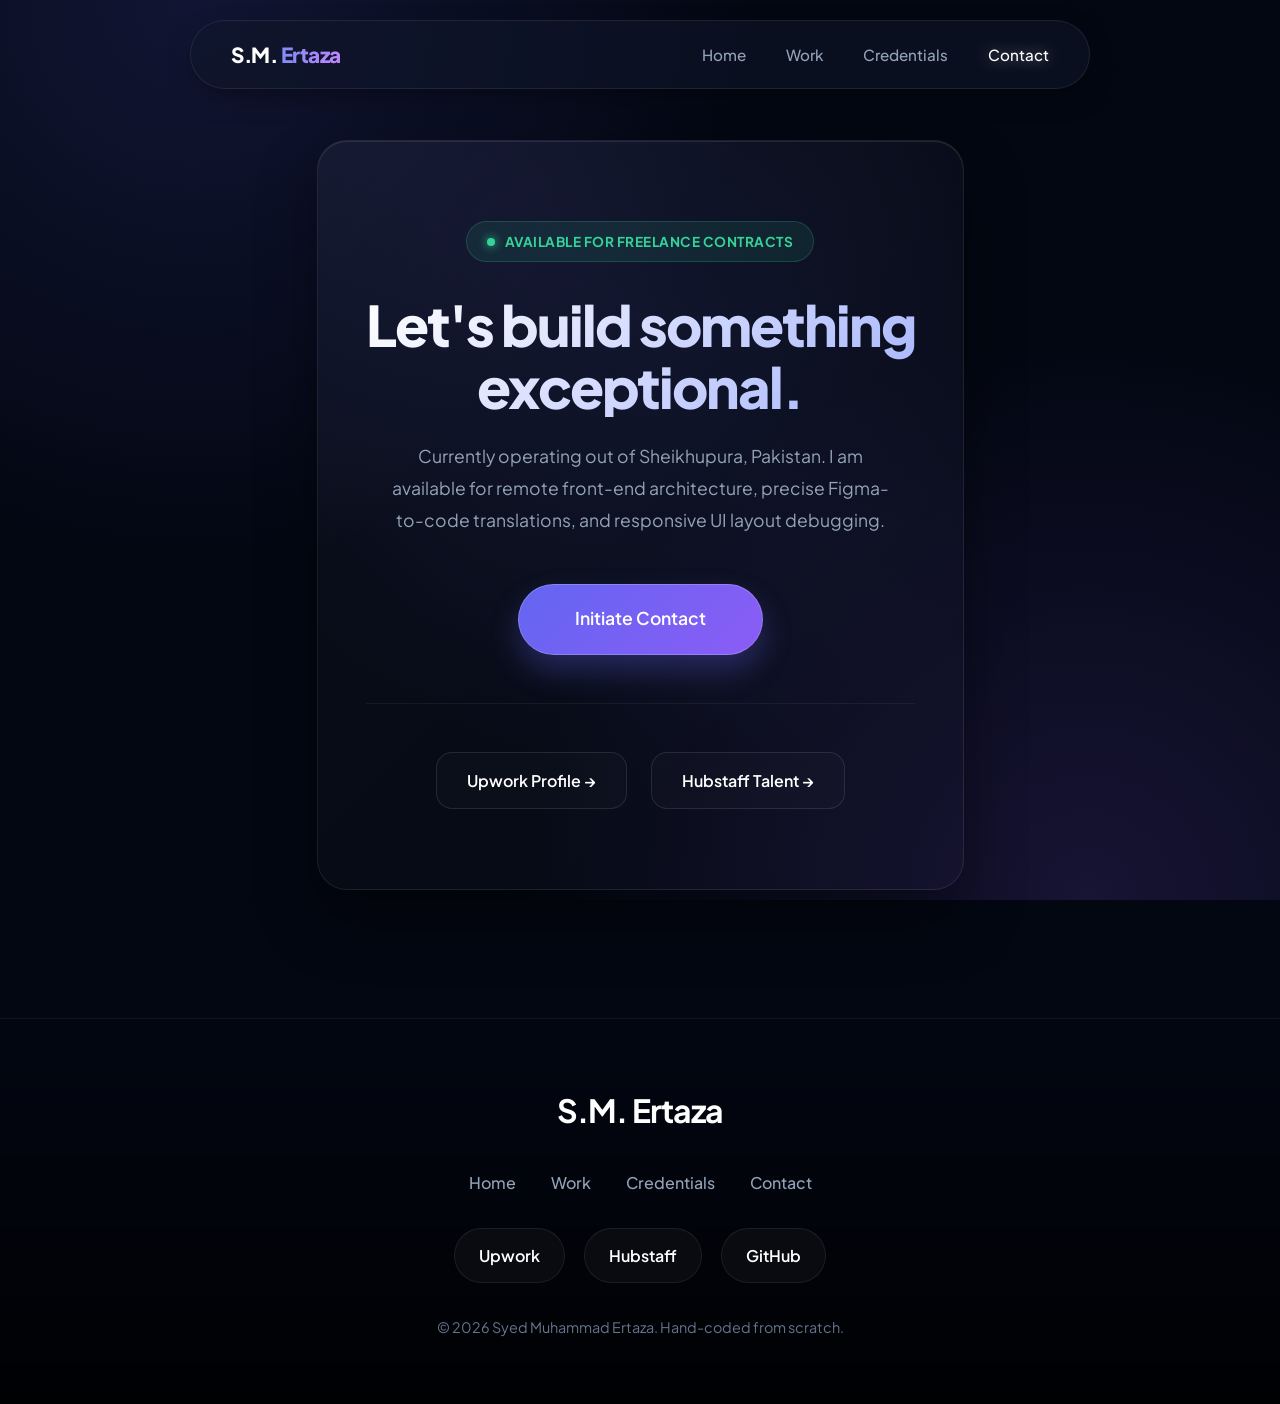
==== contact.html @ 41e31eff "Add files via upload" ====
<!DOCTYPE html>
<html lang="en">
<head>
    <meta charset="UTF-8">
    <meta name="viewport" content="width=device-width, initial-scale=1.0">
    <title>Contact | S.M. Ertaza</title>
    <link rel="stylesheet" href="style.css">
</head>
<body>

    <nav>
        <div class="nav-container">
            <a href="index.html" class="logo">S.M. <span>Ertaza</span></a>
            <div class="nav-links">
                <a href="index.html">Home</a>
                <a href="portfolio.html">Work</a>
                <a href="credentials.html">Credentials</a>
                <a href="contact.html" class="active">Contact</a>
            </div>
        </div>
    </nav>

    <main class="container reveal">
        
        <div class="contact-glass-panel">
            
            <div class="status-badge">
                <div class="status-dot"></div>
                Available for Freelance Contracts
            </div>

            <h1 style="font-size: 3.5rem; margin-bottom: 1.5rem;">Let's build something <br> exceptional.</h1>
            
            <p style="max-width: 500px; margin: 0 auto 3rem auto; font-size: 1.1rem; line-height: 1.8;">
                Currently operating out of Sheikhupura, Pakistan. I am available for remote front-end architecture, precise Figma-to-code translations, and responsive UI layout debugging.
            </p>

            <!-- Replace the email address here when you are ready -->
            <a href="mailto:your.email@example.com" class="btn" style="font-size: 1.1rem; padding: 1.2rem 3.5rem; box-shadow: 0 15px 30px rgba(99, 102, 241, 0.3);">
                Initiate Contact
            </a>

            <div class="platform-links">
                <a href="https://www.upwork.com/freelancers/~01eef1f01ace77c496?mp_source=share" target="_blank" class="platform-pill">
                    Upwork Profile &rarr;
                </a>
                
                <a href="https://hubstafftalent.net/profiles/syed-muhammad-ertaza" target="_blank" class="platform-pill">
                    Hubstaff Talent &rarr;
                </a>
            </div>

        </div>

    </main>

    <footer style="margin-top: 4rem;">
        <div class="footer-content">
            <h2 style="font-size: 2rem; margin: 0;">S.M. <span>Ertaza</span></h2>
            <div class="footer-nav">
                <a href="index.html">Home</a>
                <a href="portfolio.html">Work</a>
                <a href="credentials.html">Credentials</a>
                <a href="contact.html">Contact</a>
            </div>
            
            <div class="social-links">
                <a href="https://www.upwork.com/freelancers/~01eef1f01ace77c496?mp_source=share" target="_blank">Upwork</a>
                <a href="https://hubstafftalent.net/profiles/syed-muhammad-ertaza" target="_blank">Hubstaff</a>
                <a href="https://github.com/black-hat-exe" target="_blank">GitHub</a>
            </div>
            
            <p style="font-size: 0.9rem; color: #64748b; margin: 0;">© 2026 Syed Muhammad Ertaza. Hand-coded from scratch.</p>
        </div>
    </footer>

    <script src="script.js"></script>
</body>
</html>
---- style.css ----
@import url('https://fonts.googleapis.com/css2?family=Plus+Jakarta+Sans:wght@300;400;500;700;800&display=swap');

:root {
    --bg-base: #030712;
    --surface: rgba(255, 255, 255, 0.03);
    --surface-hover: rgba(255, 255, 255, 0.08);
    --border: rgba(255, 255, 255, 0.08);
    --border-highlight: rgba(99, 102, 241, 0.4);
    --text-primary: #ffffff;
    --text-secondary: #94a3b8;
    --accent: #6366f1;
    --accent-glow: #8b5cf6;
    --radius: 20px;
}

* { margin: 0; padding: 0; box-sizing: border-box; font-family: 'Plus Jakarta Sans', sans-serif; }

body {
    background-color: var(--bg-base);
    background-image: 
        radial-gradient(circle at 15% 0%, rgba(99, 102, 241, 0.15) 0%, transparent 40%),
        radial-gradient(circle at 85% 100%, rgba(139, 92, 246, 0.15) 0%, transparent 40%);
    background-attachment: fixed;
    color: var(--text-primary);
    line-height: 1.7;
    overflow-x: hidden;
    opacity: 0;
    animation: fadeInPage 0.8s ease forwards;
    display: flex;
    flex-direction: column;
    min-height: 100vh;
}

@keyframes fadeInPage { to { opacity: 1; } }

/* --- Navigation --- */
nav {
    position: fixed;
    top: 20px; left: 50%; transform: translateX(-50%);
    width: 90%; max-width: 900px;
    background: rgba(15, 23, 42, 0.6);
    backdrop-filter: blur(20px); -webkit-backdrop-filter: blur(20px);
    border: 1px solid var(--border);
    border-radius: 50px;
    z-index: 1000;
    box-shadow: 0 10px 30px -10px rgba(0, 0, 0, 0.5);
}

.nav-container { padding: 1rem 2.5rem; display: flex; justify-content: space-between; align-items: center; }
.logo { font-size: 1.3rem; font-weight: 800; color: var(--text-primary); text-decoration: none; letter-spacing: -0.5px; }
.logo span { background: linear-gradient(to right, #818cf8, #c084fc); -webkit-background-clip: text; -webkit-text-fill-color: transparent; }
.nav-links { display: flex; gap: 2.5rem; }
.nav-links a { color: var(--text-secondary); text-decoration: none; font-weight: 500; font-size: 0.95rem; transition: all 0.3s ease; }
.nav-links a:hover, .nav-links a.active { color: var(--text-primary); text-shadow: 0 0 15px rgba(255,255,255,0.5); }

/* --- Layout --- */
main { flex: 1; }
.container { max-width: 1200px; margin: 0 auto; padding: 140px 2rem 4rem 2rem; }
.section-padding { padding: 4rem 0; }

h1 { font-size: 4.5rem; line-height: 1.1; margin-bottom: 1.5rem; font-weight: 800; letter-spacing: -2px; background: linear-gradient(135deg, #ffffff 0%, #a5b4fc 100%); -webkit-background-clip: text; -webkit-text-fill-color: transparent; }
h2 { font-size: 2.8rem; margin-bottom: 1.5rem; font-weight: 700; letter-spacing: -1px; }
h3 { font-size: 1.5rem; margin-bottom: 0.5rem; font-weight: 700; letter-spacing: -0.5px; }
p { color: var(--text-secondary); font-size: 1.15rem; margin-bottom: 1.5rem; font-weight: 400; }

/* --- Buttons --- */
.btn { display: inline-block; padding: 1rem 2.5rem; background: linear-gradient(135deg, #6366f1, #8b5cf6); color: #ffffff; text-decoration: none; font-weight: 600; border-radius: 50px; transition: all 0.4s ease; border: 1px solid rgba(255,255,255,0.2); box-shadow: 0 0 20px rgba(99, 102, 241, 0.4); }
.btn:hover { transform: translateY(-3px); box-shadow: 0 10px 30px rgba(139, 92, 246, 0.6); }
.btn-secondary { background: rgba(255, 255, 255, 0.05); backdrop-filter: blur(10px); color: var(--text-primary); border: 1px solid var(--border); box-shadow: none; }
.btn-secondary:hover { background: rgba(255, 255, 255, 0.1); border-color: var(--border-highlight); box-shadow: 0 0 20px rgba(255,255,255,0.1); }

/* --- Symmetric Portfolio Grid --- */
.premium-grid { display: grid; grid-template-columns: repeat(auto-fit, minmax(320px, 1fr)); gap: 2.5rem; }
.portfolio-card { background: linear-gradient(145deg, rgba(255,255,255,0.05) 0%, rgba(255,255,255,0.01) 100%); border: 1px solid var(--border); border-radius: 20px; display: flex; flex-direction: column; overflow: hidden; transition: transform 0.4s ease, border-color 0.4s ease, box-shadow 0.4s ease; }
.portfolio-card:hover { transform: translateY(-8px); border-color: rgba(99, 102, 241, 0.5); box-shadow: 0 20px 40px rgba(0,0,0,0.4), 0 0 20px rgba(99, 102, 241, 0.15); }
.card-img-wrapper { width: 100%; height: 220px; border-bottom: 1px solid rgba(255,255,255,0.05); overflow: hidden; }
.project-img { width: 100%; height: 100%; object-fit: cover; object-position: top; transition: transform 0.6s ease; }
.portfolio-card:hover .project-img { transform: scale(1.05); }
.card-content { padding: 2rem; display: flex; flex-direction: column; flex: 1; }
.card-link { margin-top: auto; display: inline-block; padding-top: 1.5rem; font-weight: 600; color: #a5b4fc; text-decoration: none; transition: 0.3s; }
.card-link:hover { color: #ffffff; text-shadow: 0 0 10px rgba(165, 180, 252, 0.6); }

/* --- General Grid & Badges --- */
.grid-4 { display: grid; grid-template-columns: repeat(auto-fit, minmax(220px, 1fr)); gap: 2rem; }
.badge-card { background: var(--surface); border: 1px solid var(--border); border-radius: var(--radius); padding: 2.5rem 1rem; text-align: center; transition: 0.3s; }
.badge-card:hover { transform: translateY(-5px); border-color: var(--border-highlight); background: var(--surface-hover); }
.badge-img { width: 120px; height: 120px; object-fit: contain; margin: 0 auto 1.5rem auto; display: block; border-radius: 12px; }

/* --- Tags --- */
.tech-stack { display: flex; flex-wrap: wrap; gap: 0.5rem; margin-bottom: 1.5rem; }
.tech-pill { background: rgba(99, 102, 241, 0.1); border: 1px solid rgba(99, 102, 241, 0.3); padding: 0.4rem 1rem; border-radius: 50px; font-size: 0.85rem; font-weight: 600; color: #a5b4fc; }

/* --- Footer --- */
footer { border-top: 1px solid var(--border); padding: 4rem 2rem; text-align: center; background: linear-gradient(to top, rgba(0,0,0,0.8), transparent); margin-top: auto; }
.footer-content { max-width: 1200px; margin: 0 auto; display: flex; flex-direction: column; align-items: center; gap: 2rem; }
.footer-nav a { color: var(--text-secondary); text-decoration: none; margin: 0 1rem; font-weight: 500; transition: 0.3s; }
.footer-nav a:hover { color: var(--text-primary); }
.social-links a { display: inline-block; margin: 0 0.5rem; padding: 0.8rem 1.5rem; background: var(--surface); border: 1px solid var(--border); border-radius: 50px; color: var(--text-primary); text-decoration: none; font-weight: 600; transition: 0.3s; }
.social-links a:hover { background: rgba(99, 102, 241, 0.2); border-color: var(--border-highlight); }

/* --- Animations --- */
.reveal { opacity: 0; transform: translateY(30px); transition: all 0.8s ease-out; }
.reveal.active { opacity: 1; transform: translateY(0); }

@media (max-width: 768px) {
    h1 { font-size: 3rem; }
    .nav-container { padding: 1rem; justify-content: center; }
    .nav-links { display: none; }
    nav { width: 95%; top: 10px; }
    .premium-grid, .grid-4 { grid-template-columns: 1fr; }
}
/* --- PREMIUM CONTACT COMMAND NODE --- */
.contact-glass-panel {
    background: linear-gradient(135deg, rgba(255, 255, 255, 0.03) 0%, rgba(255, 255, 255, 0.01) 100%);
    backdrop-filter: blur(24px);
    -webkit-backdrop-filter: blur(24px);
    border: 1px solid rgba(255, 255, 255, 0.08);
    border-radius: 30px;
    padding: 5rem 3rem;
    text-align: center;
    box-shadow: 0 30px 60px rgba(0, 0, 0, 0.4), inset 0 1px 0 rgba(255, 255, 255, 0.1);
    position: relative;
    overflow: hidden;
    max-width: 800px;
    margin: 0 auto;
}

/* Background ambient glow inside the card */
.contact-glass-panel::before {
    content: '';
    position: absolute;
    top: -50%; left: 50%;
    transform: translateX(-50%);
    width: 150%; height: 150%;
    background: radial-gradient(circle at 50% 50%, rgba(99, 102, 241, 0.1), transparent 60%);
    z-index: -1;
    pointer-events: none;
}

/* Pulsing Availability Badge */
.status-badge {
    display: inline-flex;
    align-items: center;
    gap: 10px;
    background: rgba(52, 211, 153, 0.1);
    color: #34d399;
    border: 1px solid rgba(52, 211, 153, 0.2);
    padding: 8px 20px;
    border-radius: 50px;
    font-size: 0.85rem;
    font-weight: 700;
    letter-spacing: 0.5px;
    text-transform: uppercase;
    margin-bottom: 2rem;
}

.status-dot {
    width: 8px; height: 8px;
    background: #34d399;
    border-radius: 50%;
    box-shadow: 0 0 10px #34d399;
    animation: pulse 2s infinite;
}

@keyframes pulse {
    0% { transform: scale(0.95); box-shadow: 0 0 0 0 rgba(52, 211, 153, 0.7); }
    70% { transform: scale(1); box-shadow: 0 0 0 10px rgba(52, 211, 153, 0); }
    100% { transform: scale(0.95); box-shadow: 0 0 0 0 rgba(52, 211, 153, 0); }
}

/* Sleek Platform Pills */
.platform-links {
    display: flex;
    justify-content: center;
    gap: 1.5rem;
    flex-wrap: wrap;
    margin-top: 3rem;
    padding-top: 3rem;
    border-top: 1px solid rgba(255, 255, 255, 0.05);
}

.platform-pill {
    display: flex;
    align-items: center;
    background: rgba(255, 255, 255, 0.02);
    border: 1px solid rgba(255, 255, 255, 0.1);
    padding: 14px 30px;
    border-radius: 16px;
    color: var(--text-primary);
    text-decoration: none;
    font-weight: 600;
    transition: all 0.3s ease;
}

.platform-pill:hover {
    background: rgba(255, 255, 255, 0.06);
    border-color: var(--accent);
    transform: translateY(-4px);
    box-shadow: 0 10px 20px rgba(0, 0, 0, 0.2), 0 0 15px rgba(99, 102, 241, 0.2);
}

@media (max-width: 768px) {
    .contact-glass-panel { padding: 3rem 1.5rem; }
    .platform-links { flex-direction: column; gap: 1rem; }
}
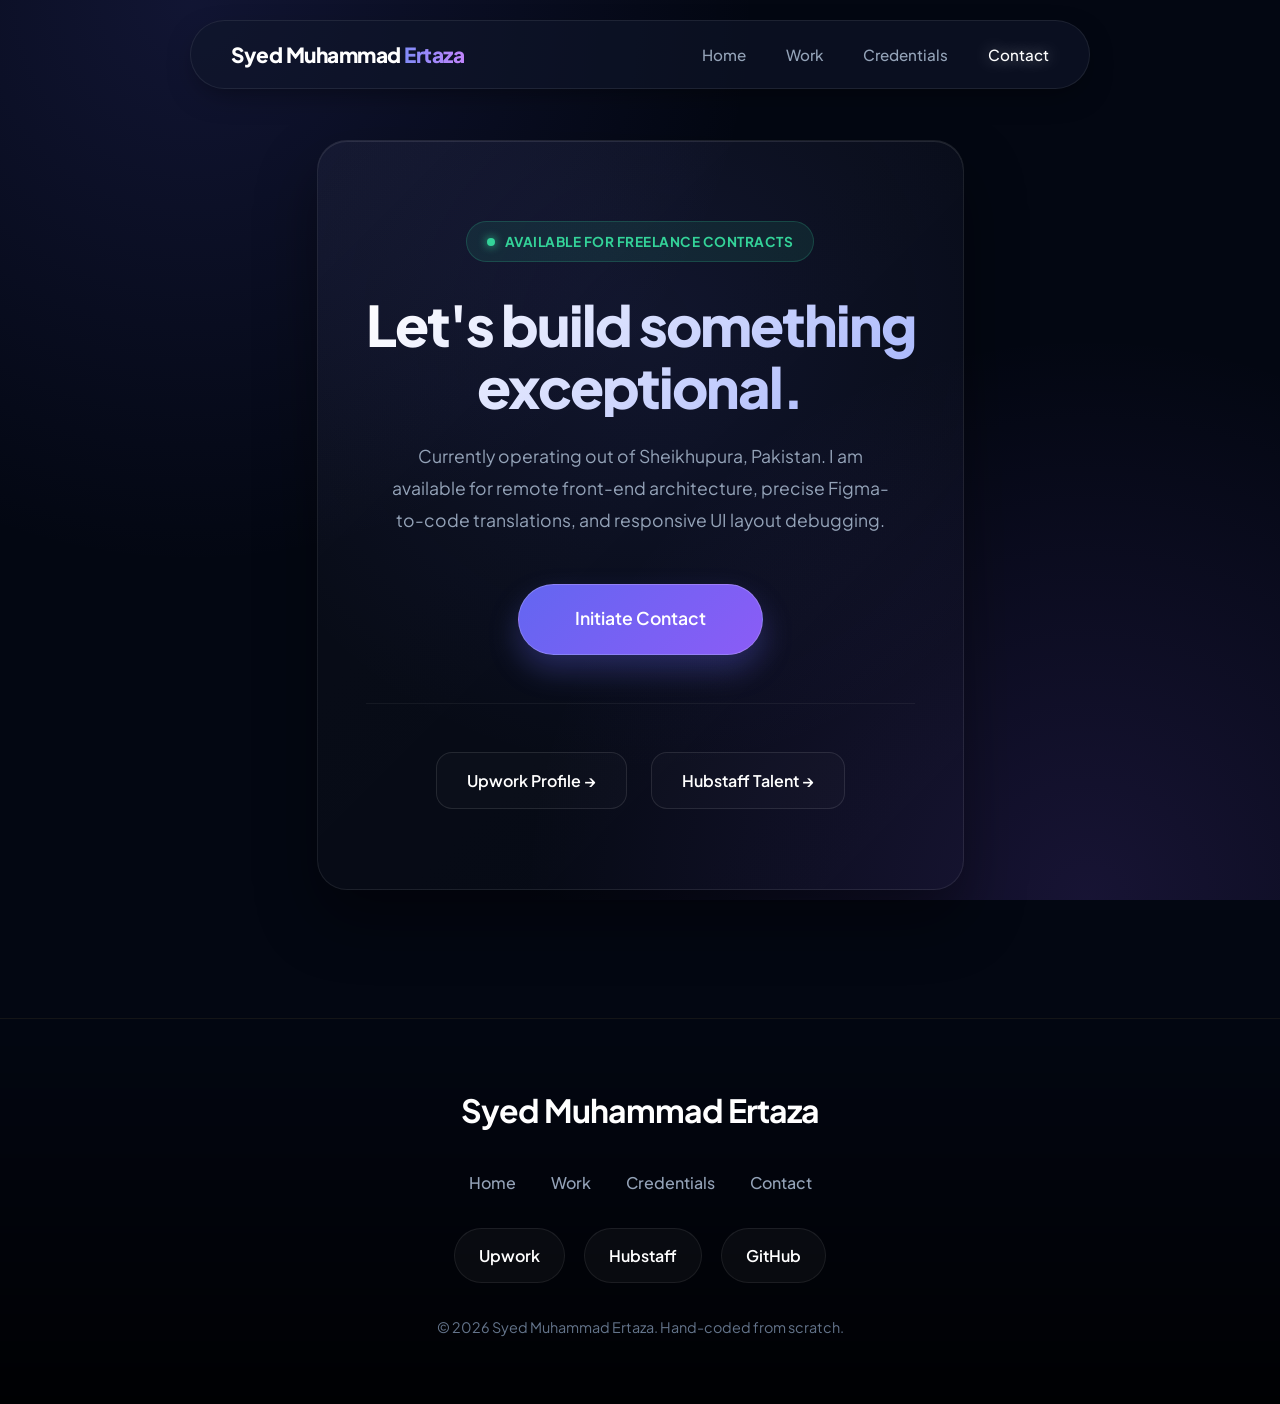
==== commit 1d84b728: "Update contact.html" ====
--- a/contact.html
+++ b/contact.html
@@ -3,14 +3,14 @@
 <head>
     <meta charset="UTF-8">
     <meta name="viewport" content="width=device-width, initial-scale=1.0">
-    <title>Contact | S.M. Ertaza</title>
+    <title>Contact | Syed Muhammad Ertaza</title>
     <link rel="stylesheet" href="style.css">
 </head>
 <body>
 
     <nav>
         <div class="nav-container">
-            <a href="index.html" class="logo">S.M. <span>Ertaza</span></a>
+            <a href="index.html" class="logo">Syed Muhammad <span>Ertaza</span></a>
             <div class="nav-links">
                 <a href="index.html">Home</a>
                 <a href="portfolio.html">Work</a>
@@ -35,8 +35,7 @@
                 Currently operating out of Sheikhupura, Pakistan. I am available for remote front-end architecture, precise Figma-to-code translations, and responsive UI layout debugging.
             </p>
 
-            <!-- Replace the email address here when you are ready -->
-            <a href="mailto:your.email@example.com" class="btn" style="font-size: 1.1rem; padding: 1.2rem 3.5rem; box-shadow: 0 15px 30px rgba(99, 102, 241, 0.3);">
+            <a href="mailto:sertaza27@gmail.com" class="btn" style="font-size: 1.1rem; padding: 1.2rem 3.5rem; box-shadow: 0 15px 30px rgba(99, 102, 241, 0.3);">
                 Initiate Contact
             </a>
 
@@ -56,7 +55,7 @@
 
     <footer style="margin-top: 4rem;">
         <div class="footer-content">
-            <h2 style="font-size: 2rem; margin: 0;">S.M. <span>Ertaza</span></h2>
+            <h2 style="font-size: 2rem; margin: 0;">Syed Muhammad <span>Ertaza</span></h2>
             <div class="footer-nav">
                 <a href="index.html">Home</a>
                 <a href="portfolio.html">Work</a>
@@ -76,4 +75,4 @@
 
     <script src="script.js"></script>
 </body>
-</html>+</html>
